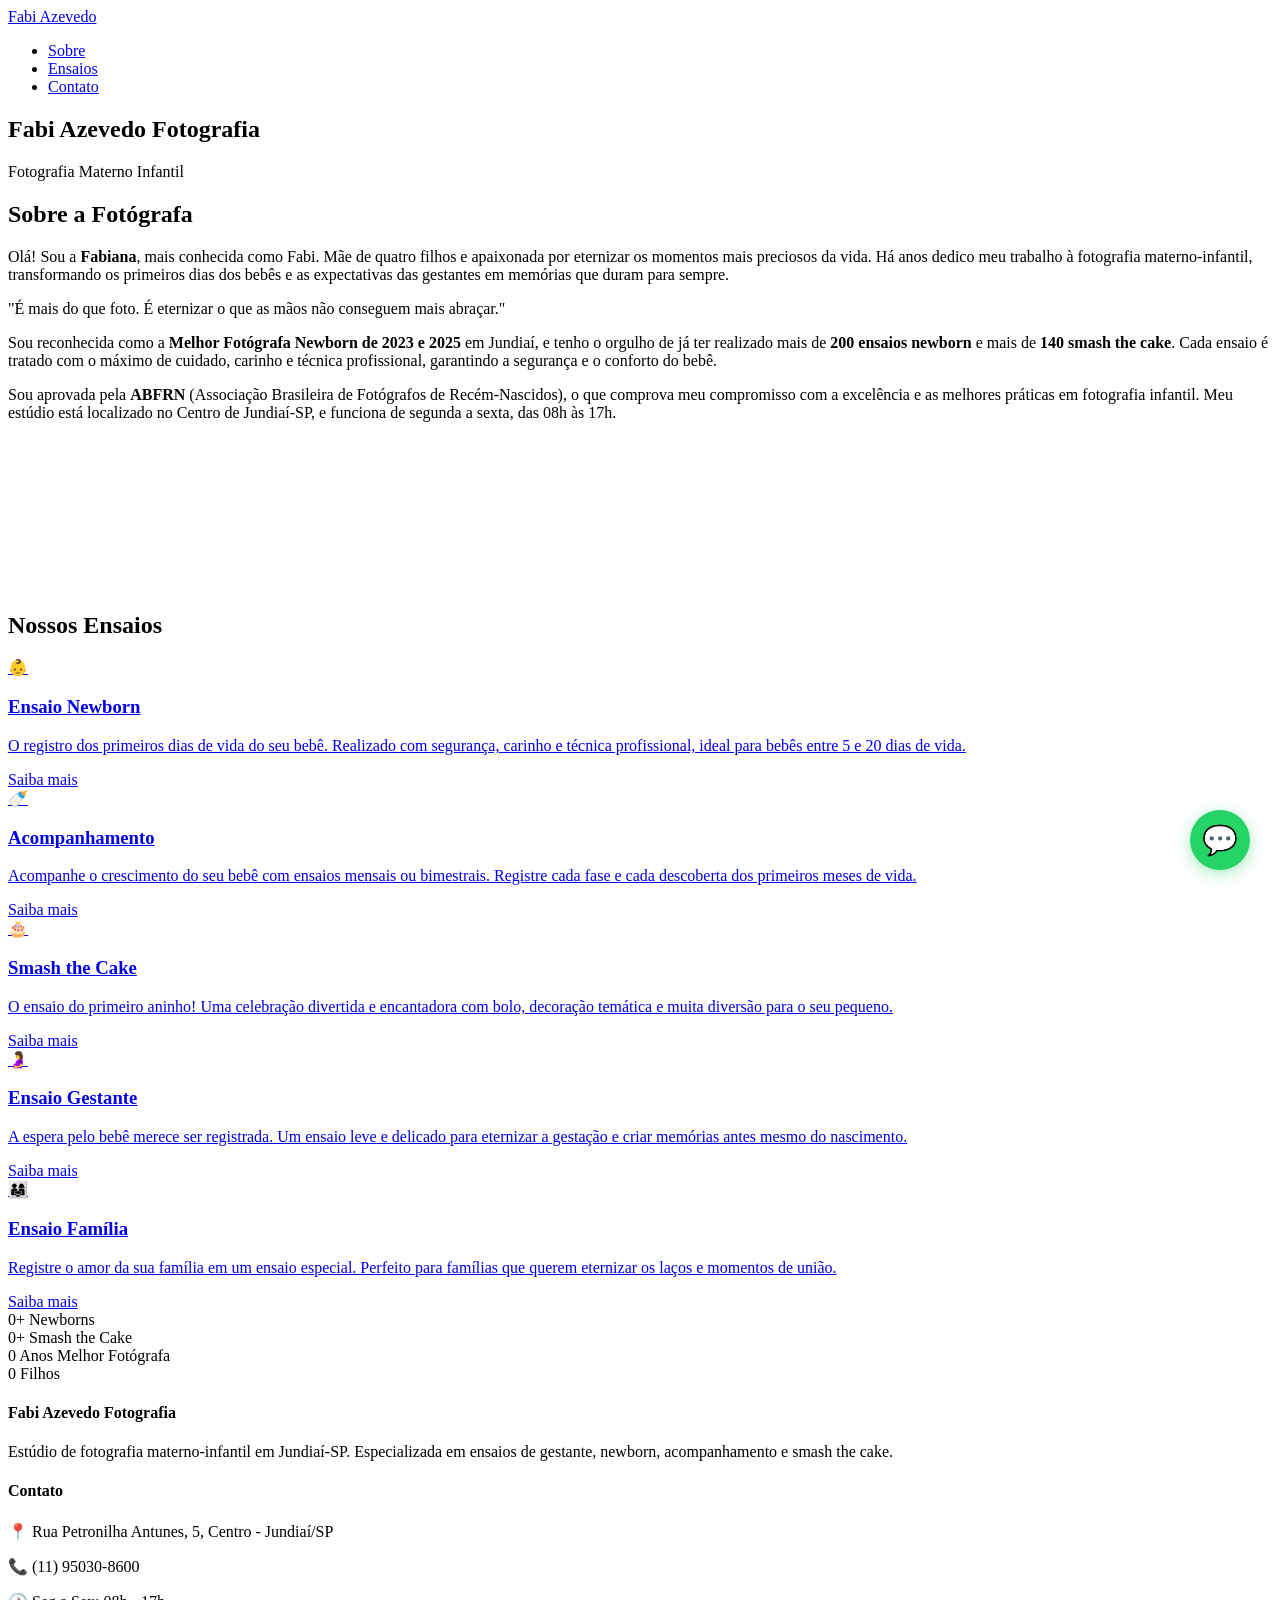
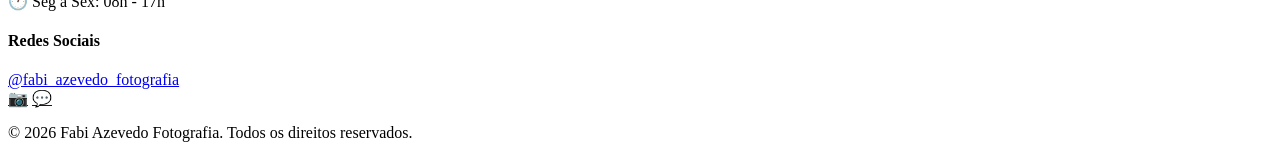
==== index.html @ 9271f56f "Add files via upload" ====
<!DOCTYPE html>
<html lang="pt-BR">
<head>
  <meta charset="UTF-8">
  <meta name="viewport" content="width=device-width, initial-scale=1.0">
  <title>Fabi Azevedo Fotografia | Estúdio Materno Infantil em Jundiaí</title>
  <meta name="description" content="Estúdio de fotografia materno infantil em Jundiaí-SP. Ensaios de gestante, newborn, acompanhamento e smash the cake. Melhor Fotógrafa Newborn 2023/2025.">
  <link rel="preconnect" href="https://fonts.googleapis.com">
  <link rel="preconnect" href="https://fonts.gstatic.com" crossorigin>
  <link href="https://fonts.googleapis.com/css2?family=Lato:wght@300;400;700&family=Playfair+Display:wght@400;700&display=swap" rel="stylesheet">
  <link rel="stylesheet" href="css/style.css">
</head>
<body>

  <!-- HEADER -->
  <header>
    <nav>
      <a href="index.html" class="logo">Fabi Azevedo</a>
      <ul class="nav-links">
        <li><a href="#sobre">Sobre</a></li>
        <li><a href="#ensaios">Ensaios</a></li>
        <li><a href="#contato">Contato</a></li>
      </ul>
      <div class="menu-toggle">
        <span></span>
        <span></span>
        <span></span>
      </div>
    </nav>
  </header>

  <!-- HERO -->
  <section class="hero">
    <div class="hero-content">
      <h1>Fabi Azevedo Fotografia</h1>
      <p class="subtitle">Fotografia Materno Infantil</p>
    </div>
    <div class="scroll-indicator">
      <span></span>
    </div>
  </section>

  <!-- SOBRE A FOTÓGRAFA -->
  <section class="sobre" id="sobre">
    <div class="section-header fade-in">
      <h2>Sobre a Fotógrafa</h2>
      <div class="linha-decorativa"></div>
    </div>
    <div class="sobre-content">
      <div class="sobre-texto fade-in">
        <p>Olá! Sou a <strong>Fabiana</strong>, mais conhecida como Fabi. Mãe de quatro filhos e apaixonada por eternizar os momentos mais preciosos da vida. Há anos dedico meu trabalho à fotografia materno-infantil, transformando os primeiros dias dos bebês e as expectativas das gestantes em memórias que duram para sempre.</p>
        
        <div class="destaque">
          "É mais do que foto. É eternizar o que as mãos não conseguem mais abraçar."
        </div>
        
        <p>Sou reconhecida como a <strong>Melhor Fotógrafa Newborn de 2023 e 2025</strong> em Jundiaí, e tenho o orgulho de já ter realizado mais de <strong>200 ensaios newborn</strong> e mais de <strong>140 smash the cake</strong>. Cada ensaio é tratado com o máximo de cuidado, carinho e técnica profissional, garantindo a segurança e o conforto do bebê.</p>
        
        <p>Sou aprovada pela <strong>ABFRN</strong> (Associação Brasileira de Fotógrafos de Recém-Nascidos), o que comprova meu compromisso com a excelência e as melhores práticas em fotografia infantil. Meu estúdio está localizado no Centro de Jundiaí-SP, e funciona de segunda a sexta, das 08h às 17h.</p>
      </div>
      <div class="sobre-imagem fade-in">
        <div class="placeholder-img">
          <iframe class="maps" src="https://www.google.com/maps/embed?pb=!1m14!1m8!1m3!1d3667.3804992454616!2d-46.8869!3d-23.1928!3m2!1i1024!2i768!4f13.1!3m3!1m2!1s0x94cf269449133777%3A0x6fed00a543a46340!2sR.%20Petronilha%20Antunes%2C%205%20-%20Bela%20Vista%2C%20Jundia%C3%AD%20-%20SP%2C%2013201-080!5e0!3m2!1spt-BR!2sbr!4v1785802041564!5m2!1spt-BR!2sbr" style="border:0;" allowfullscreen="" loading="lazy" referrerpolicy="strict-origin-when-cross-origin"></iframe>
        </div>
      </div>
    </div>
  </section>

  <!-- ENSAIOS -->
  <section class="ensaios" id="ensaios">
    <div class="ensaios-container">
      <div class="section-header fade-in">
        <h2>Nossos Ensaios</h2>
        <div class="linha-decorativa"></div>
      </div>

      <div class="ensaios-grid">
        <!-- Ensaio Newborn -->
        <a href="ensaio-newborn.html" class="ensaio-card fade-in">
          <div class="card-imagem">
            <span class="icon">👶</span>
          </div>
          <div class="card-conteudo">
            <h3>Ensaio Newborn</h3>
            <p>O registro dos primeiros dias de vida do seu bebê. Realizado com segurança, carinho e técnica profissional, ideal para bebês entre 5 e 20 dias de vida.</p>
            <span class="saiba-mais">Saiba mais</span>
          </div>
        </a>

        <!-- Ensaio Acompanhamento -->
        <a href="ensaio-acompanhamento.html" class="ensaio-card fade-in">
          <div class="card-imagem">
            <span class="icon">🍼</span>
          </div>
          <div class="card-conteudo">
            <h3>Acompanhamento</h3>
            <p>Acompanhe o crescimento do seu bebê com ensaios mensais ou bimestrais. Registre cada fase e cada descoberta dos primeiros meses de vida.</p>
            <span class="saiba-mais">Saiba mais</span>
          </div>
        </a>

        <!-- Smash the Cake -->
        <a href="ensaio-smash.html" class="ensaio-card fade-in">
          <div class="card-imagem">
            <span class="icon">🎂</span>
          </div>
          <div class="card-conteudo">
            <h3>Smash the Cake</h3>
            <p>O ensaio do primeiro aninho! Uma celebração divertida e encantadora com bolo, decoração temática e muita diversão para o seu pequeno.</p>
            <span class="saiba-mais">Saiba mais</span>
          </div>
        </a>

        <!-- Ensaio Gestante -->
        <a href="ensaio-gestante.html" class="ensaio-card fade-in">
          <div class="card-imagem">
            <span class="icon">🤰</span>
          </div>
          <div class="card-conteudo">
            <h3>Ensaio Gestante</h3>
            <p>A espera pelo bebê merece ser registrada. Um ensaio leve e delicado para eternizar a gestação e criar memórias antes mesmo do nascimento.</p>
            <span class="saiba-mais">Saiba mais</span>
          </div>
        </a>

        <!-- Ensaio Família -->
        <a href="ensaio-familia.html" class="ensaio-card fade-in">
          <div class="card-imagem">
            <span class="icon">👨‍👩‍👧</span>
          </div>
          <div class="card-conteudo">
            <h3>Ensaio Família</h3>
            <p>Registre o amor da sua família em um ensaio especial. Perfeito para famílias que querem eternizar os laços e momentos de união.</p>
            <span class="saiba-mais">Saiba mais</span>
          </div>
        </a>
      </div>
    </div>
  </section>

  <!-- ESTATÍSTICAS -->
  <section class="estatisticas">
    <div class="estatisticas-container fade-in">
      <div class="stat-item">
        <span class="numero" data-target="200">0+</span>
        <span class="label">Newborns</span>
      </div>
      <div class="stat-item">
        <span class="numero" data-target="140">0+</span>
        <span class="label">Smash the Cake</span>
      </div>
      <div class="stat-item">
        <span class="numero" data-target="2">0</span>
        <span class="label">Anos Melhor Fotógrafa</span>
      </div>
      <div class="stat-item">
        <span class="numero" data-target="4">0</span>
        <span class="label">Filhos</span>
      </div>
    </div>
  </section>

  <!-- FOOTER -->
  <footer id="contato">
    <div class="footer-content">
      <div class="footer-col">
        <h4>Fabi Azevedo Fotografia</h4>
        <p>Estúdio de fotografia materno-infantil em Jundiaí-SP. Especializada em ensaios de gestante, newborn, acompanhamento e smash the cake.</p>
      </div>
      <div class="footer-col">
        <h4>Contato</h4>
        <p>📍 Rua Petronilha Antunes, 5, Centro - Jundiaí/SP</p>
        <p>📞 (11) 95030-8600</p>
        <p>🕐 Seg a Sex: 08h - 17h</p>
      </div>
      <div class="footer-col">
        <h4>Redes Sociais</h4>
        <a href="https://www.instagram.com/fabi_azevedo_fotografia" target="_blank">@fabi_azevedo_fotografia</a>
        <div class="footer-social">
          <a href="https://www.instagram.com/fabi_azevedo_fotografia" target="_blank" title="Instagram">📷</a>
          <a href="https://wa.me/5511950308600" target="_blank" title="WhatsApp">💬</a>
        </div>
      </div>
    </div>
    <div class="footer-bottom">
      <p>&copy; 2026 Fabi Azevedo Fotografia. Todos os direitos reservados.</p>
    </div>
  </footer>

  <!-- BOTÃO WHATSAPP FLUTUANTE -->
  <a href="https://wa.me/5511950308600?text=Olá! Gostaria de saber mais sobre os ensaios fotográficos." target="_blank" class="whatsapp-float" style="
    position: fixed;
    bottom: 30px;
    right: 30px;
    width: 60px;
    height: 60px;
    background: #25D366;
    border-radius: 50%;
    display: flex;
    align-items: center;
    justify-content: center;
    font-size: 1.8rem;
    color: white;
    text-decoration: none;
    box-shadow: 0 4px 15px rgba(37, 211, 102, 0.4);
    transition: transform 0.3s ease, box-shadow 0.3s ease;
    z-index: 999;
  " onmouseover="this.style.transform='scale(1.1)'" onmouseout="this.style.transform='scale(1)'">
    💬
  </a>

  <script src="js/main.js"></script>
</body>
</html>
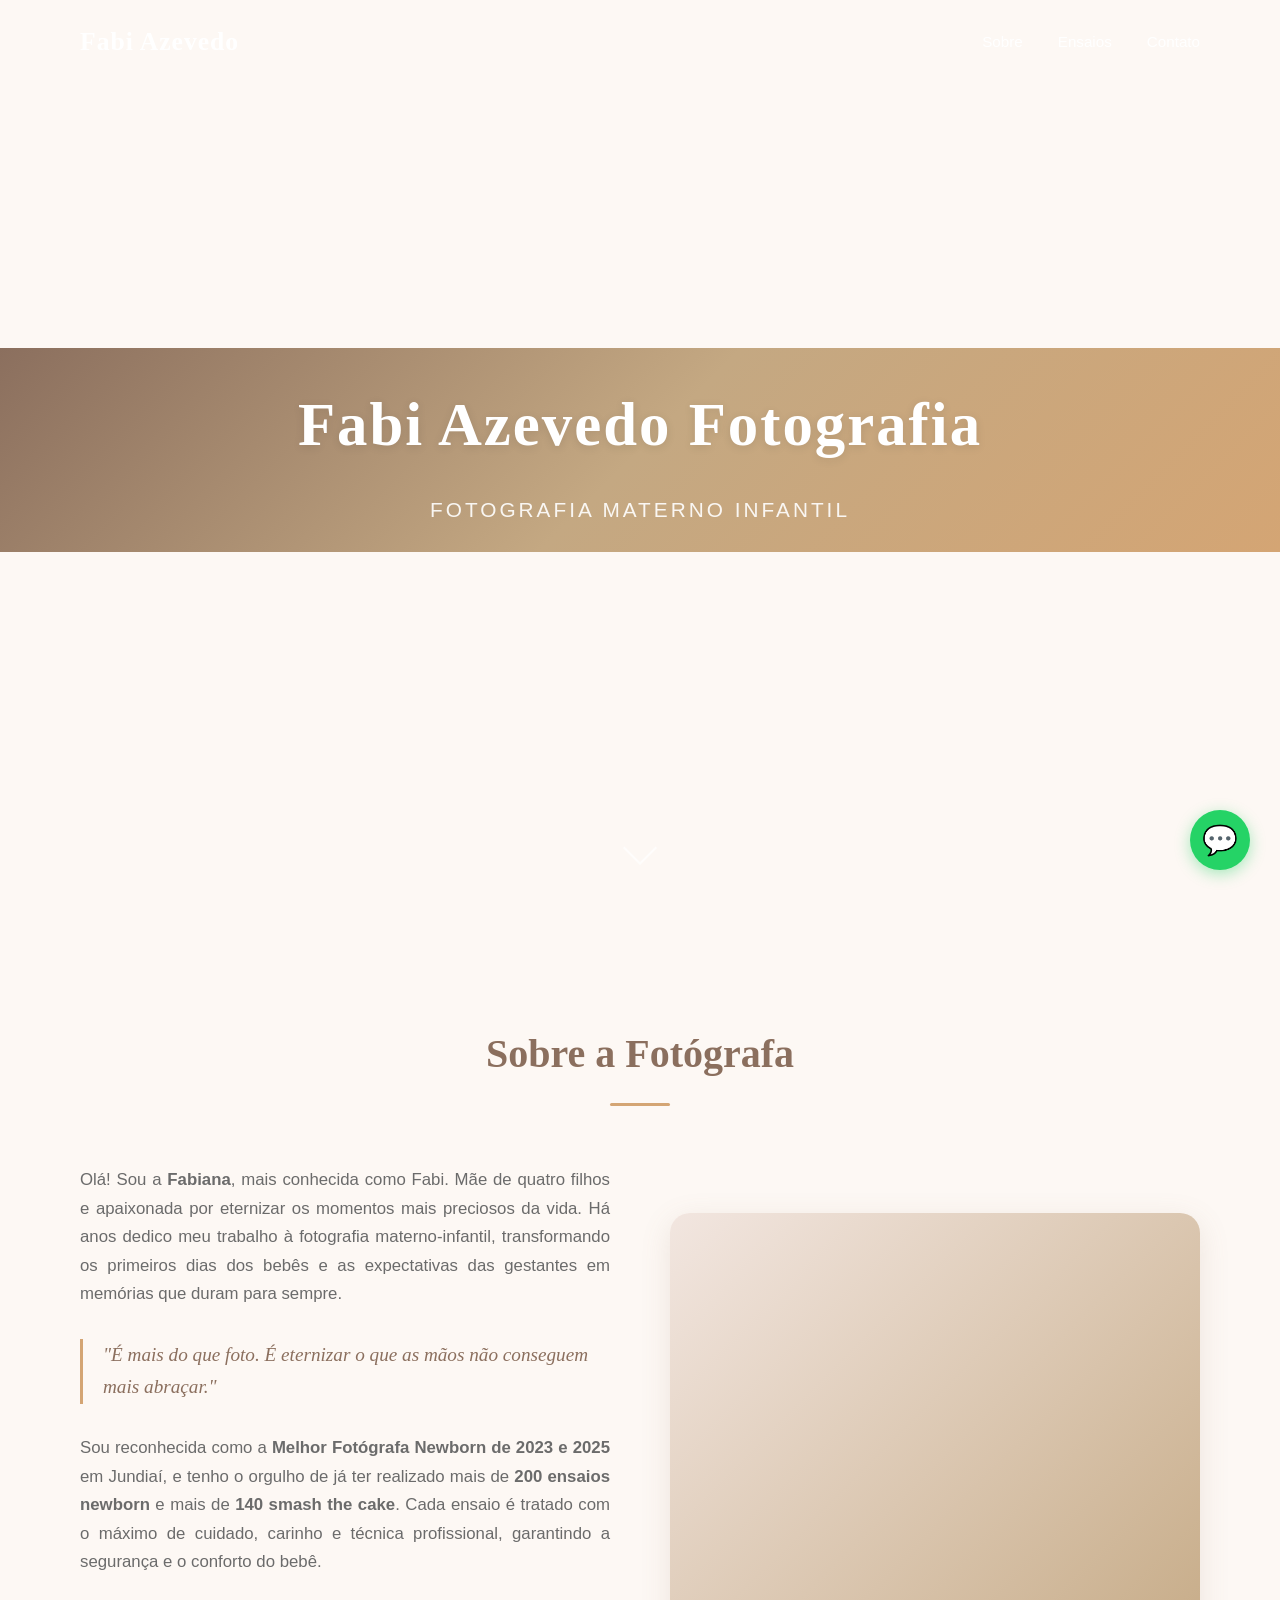
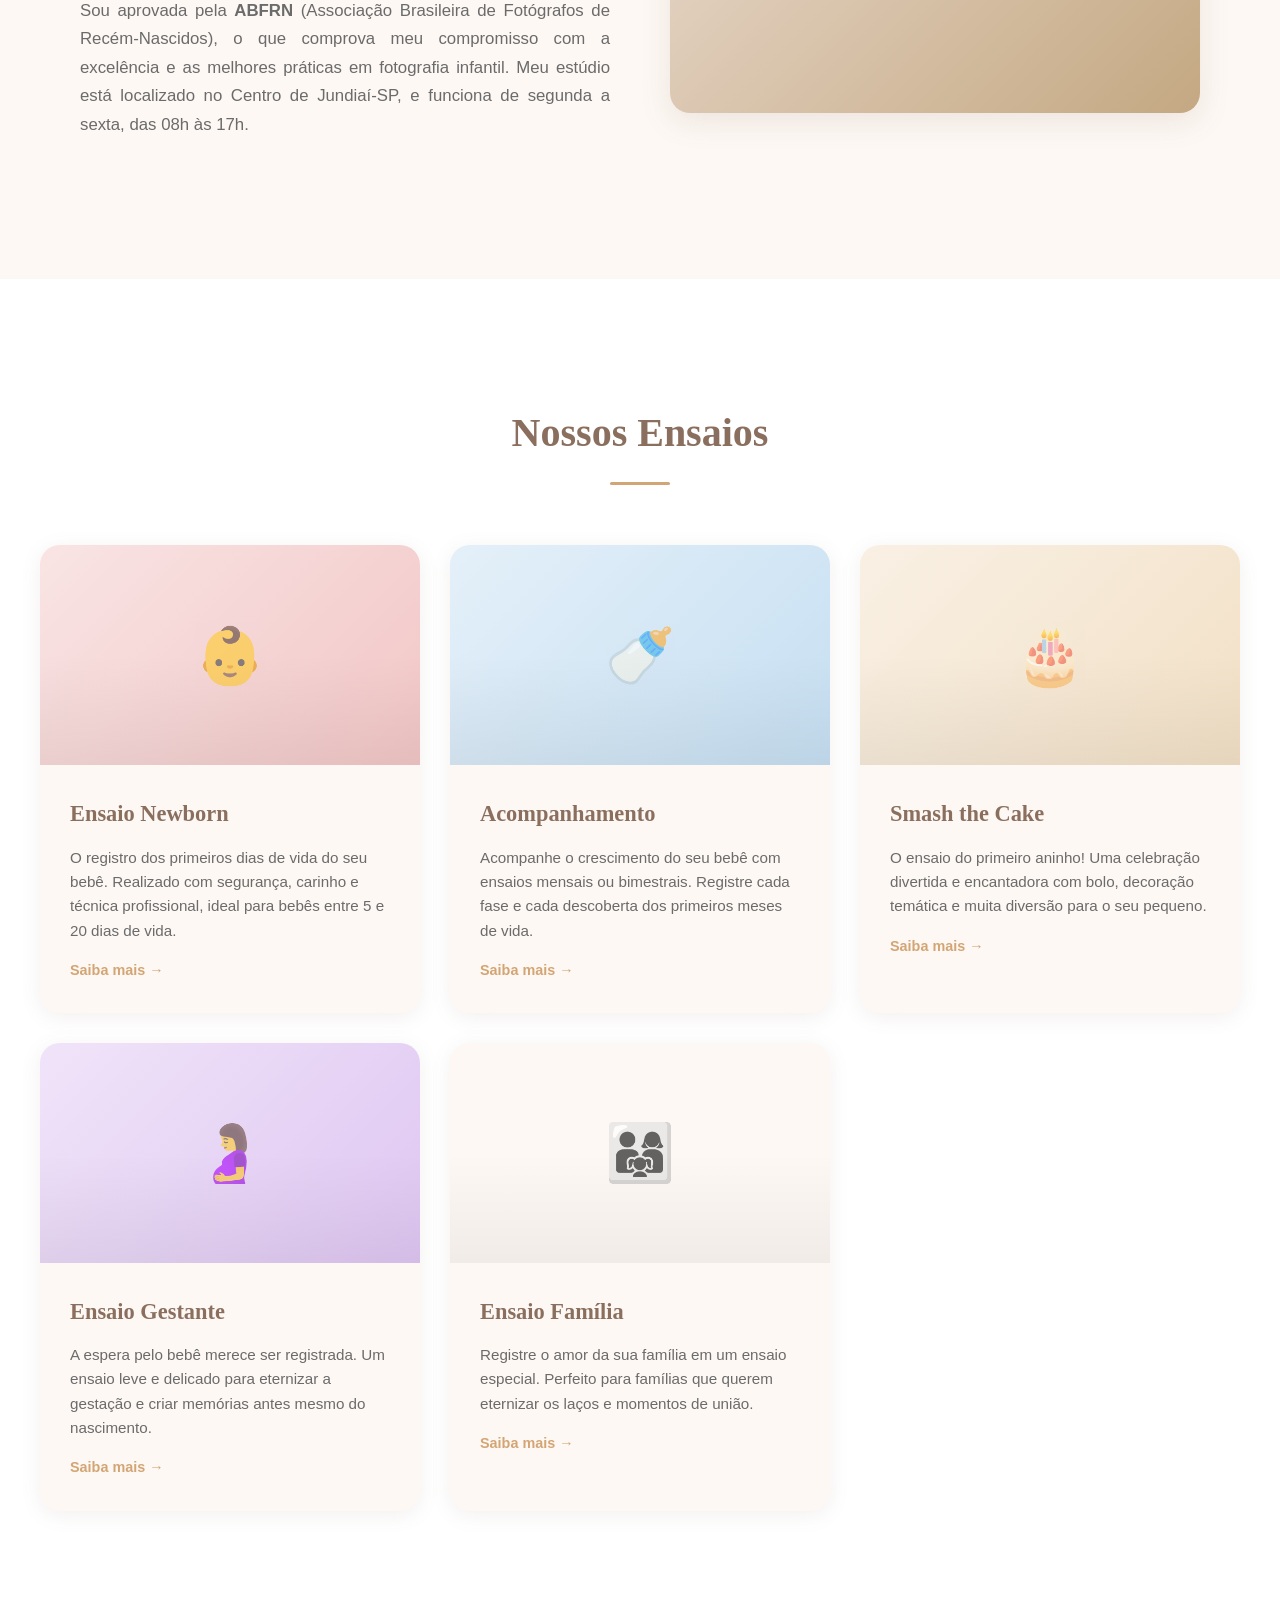
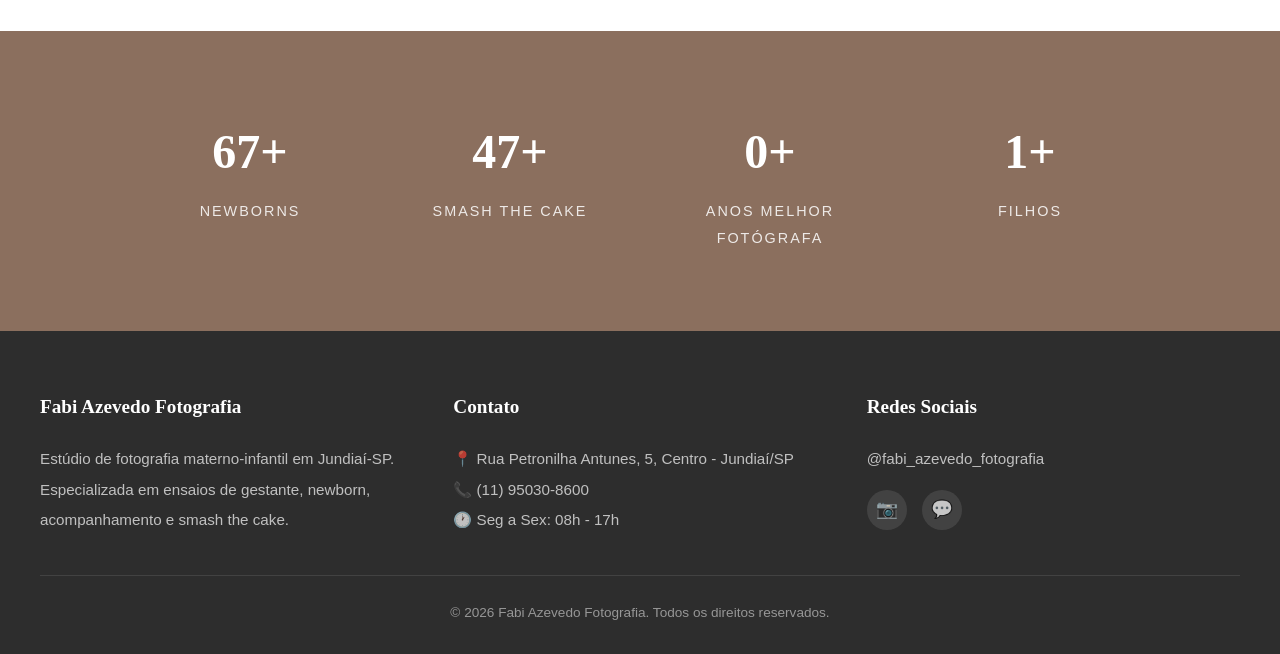
==== commit 5fb1fec9: "Update index.html" ====
--- a/index.html
+++ b/index.html
@@ -8,7 +8,7 @@
   <link rel="preconnect" href="https://fonts.googleapis.com">
   <link rel="preconnect" href="https://fonts.gstatic.com" crossorigin>
   <link href="https://fonts.googleapis.com/css2?family=Lato:wght@300;400;700&family=Playfair+Display:wght@400;700&display=swap" rel="stylesheet">
-  <link rel="stylesheet" href="css/style.css">
+  <link rel="stylesheet" href="style.css">
 </head>
 <body>
 
@@ -209,6 +209,6 @@
     💬
   </a>
 
-  <script src="js/main.js"></script>
+  <script src="main.js"></script>
 </body>
 </html>
--- a/style.css
+++ b/style.css
@@ -0,0 +1,769 @@
+/* ============================================
+   FABI AZEVEDO FOTOGRAFIA - ESTILO PRINCIPAL
+   ============================================ */
+
+/* Reset e Base */
+* {
+  margin: 0;
+  padding: 0;
+  box-sizing: border-box;
+}
+
+:root {
+  --cor-primaria: #8B6F5E;
+  --cor-secundaria: #C4A882;
+  --cor-clara: #FDF8F4;
+  --cor-branca: #FFFFFF;
+  --cor-texto: #3D3D3D;
+  --cor-texto-suave: #6B6B6B;
+  --cor-destaque: #D4A574;
+  --cor-rosa-suave: #F2E6E0;
+  --fonte-titulo: 'Playfair Display', serif;
+  --fonte-corpo: 'Lato', sans-serif;
+  --sombra-suave: 0 4px 20px rgba(139, 111, 94, 0.1);
+  --sombra-media: 0 8px 30px rgba(139, 111, 94, 0.15);
+  --transicao: all 0.3s ease;
+}
+
+html {
+  scroll-behavior: smooth;
+}
+
+body {
+  font-family: var(--fonte-corpo);
+  color: var(--cor-texto);
+  background-color: var(--cor-clara);
+  line-height: 1.7;
+  overflow-x: hidden;
+}
+
+/* Tipografia */
+h1, h2, h3, h4 {
+  font-family: var(--fonte-titulo);
+  font-weight: 700;
+}
+
+/* ============================================
+   HEADER / NAVEGAÇÃO
+   ============================================ */
+header {
+  position: fixed;
+  top: 0;
+  left: 0;
+  width: 100%;
+  z-index: 1000;
+  transition: var(--transicao);
+  background: transparent;
+}
+
+header.scrolled {
+  background: rgba(253, 248, 244, 0.97);
+  box-shadow: var(--sombra-suave);
+}
+
+nav {
+  max-width: 1200px;
+  margin: 0 auto;
+  display: flex;
+  justify-content: space-between;
+  align-items: center;
+  padding: 20px 40px;
+}
+
+.logo {
+  font-family: var(--fonte-titulo);
+  font-size: 1.6rem;
+  color: var(--cor-primaria);
+  text-decoration: none;
+  font-weight: 700;
+  letter-spacing: 1px;
+}
+
+header:not(.scrolled) .logo {
+  color: var(--cor-branca);
+}
+
+.nav-links {
+  display: flex;
+  list-style: none;
+  gap: 35px;
+}
+
+.nav-links a {
+  text-decoration: none;
+  color: var(--cor-primaria);
+  font-weight: 500;
+  font-size: 0.95rem;
+  transition: var(--transicao);
+  position: relative;
+}
+
+header:not(.scrolled) .nav-links a {
+  color: var(--cor-branca);
+}
+
+.nav-links a::after {
+  content: '';
+  position: absolute;
+  bottom: -5px;
+  left: 0;
+  width: 0;
+  height: 2px;
+  background: var(--cor-destaque);
+  transition: var(--transicao);
+}
+
+.nav-links a:hover::after {
+  width: 100%;
+}
+
+.menu-toggle {
+  display: none;
+  flex-direction: column;
+  cursor: pointer;
+  gap: 5px;
+}
+
+.menu-toggle span {
+  width: 28px;
+  height: 3px;
+  background: var(--cor-primaria);
+  border-radius: 3px;
+  transition: var(--transicao);
+}
+
+header:not(.scrolled) .menu-toggle span {
+  background: var(--cor-branca);
+}
+
+/* ============================================
+   HERO SECTION
+   ============================================ */
+.hero {
+  height: 100vh;
+  min-height: 700px;
+  display: flex;
+  align-items: center;
+  justify-content: center;
+  text-align: center;
+  position: relative;
+  background-image: url(../imagens/bb01.jpg);
+  background-position: center;
+  overflow: hidden;
+}
+
+.hero::before {
+  content: '';
+  position: absolute;
+  top: 0;
+  left: 0;
+  width: 100%;
+  height: 100%;
+  background: url('data:image/svg+xml,<svg xmlns="http://www.w3.org/2000/svg" viewBox="0 0 100 100"><defs><pattern id="grain" width="100" height="100" patternUnits="userSpaceOnUse"><circle cx="25" cy="25" r="1" fill="rgba(255,255,255,0.03)"/><circle cx="75" cy="75" r="1" fill="rgba(255,255,255,0.02)"/><circle cx="50" cy="10" r="0.5" fill="rgba(255,255,255,0.04)"/></pattern></defs><rect width="100" height="100" fill="url(%23grain)"/></svg>');
+  opacity: 0.5;
+}
+
+.hero-content {
+  position: relative;
+  background: linear-gradient(135deg, #8B6F5E 0%, #C4A882 50%, #D4A574 100%);
+  z-index: 2;
+  width: 100%;
+  padding: 25px;
+}
+
+.hero h1 {
+  font-size: 3.8rem;
+  color: var(--cor-branca);
+  margin-bottom: 15px;
+  letter-spacing: 2px;
+  text-shadow: 0 2px 10px rgba(0,0,0,0.1);
+  animation: fadeInUp 1s ease;
+}
+
+.hero .subtitle {
+  font-size: 1.3rem;
+  color: rgba(255, 255, 255, 0.9);
+  font-weight: 300;
+  letter-spacing: 3px;
+  text-transform: uppercase;
+  animation: fadeInUp 1s ease 0.3s both;
+}
+
+.hero .scroll-indicator {
+  position: absolute;
+  bottom: 40px;
+  left: 50%;
+  transform: translateX(-50%);
+  animation: bounce 2s infinite;
+}
+
+.hero .scroll-indicator span {
+  display: block;
+  width: 24px;
+  height: 24px;
+  border-right: 2px solid rgba(255,255,255,0.7);
+  border-bottom: 2px solid rgba(255,255,255,0.7);
+  transform: rotate(45deg);
+}
+
+/* ============================================
+   SEÇÃO SOBRE
+   ============================================ */
+.sobre {
+  padding: 120px 40px;
+  max-width: 1200px;
+  margin: 0 auto;
+}
+
+.section-header {
+  text-align: center;
+  margin-bottom: 60px;
+}
+
+.section-header h2 {
+  font-size: 2.5rem;
+  color: var(--cor-primaria);
+  margin-bottom: 15px;
+}
+
+.section-header .linha-decorativa {
+  width: 60px;
+  height: 3px;
+  background: var(--cor-destaque);
+  margin: 0 auto;
+  border-radius: 2px;
+}
+
+.sobre-content {
+  display: grid;
+  grid-template-columns: 1fr 1fr;
+  gap: 60px;
+  align-items: center;
+}
+
+.sobre-texto p {
+  font-size: 1.05rem;
+  color: var(--cor-texto-suave);
+  margin-bottom: 20px;
+  text-align: justify;
+}
+
+.sobre-texto .destaque {
+  font-family: var(--fonte-titulo);
+  font-size: 1.2rem;
+  color: var(--cor-primaria);
+  font-style: italic;
+  border-left: 3px solid var(--cor-destaque);
+  padding-left: 20px;
+  margin: 30px 0;
+}
+
+.sobre-imagem {
+  position: relative;
+  border-radius: 20px;
+  overflow: hidden;
+  box-shadow: var(--sombra-media);
+}
+
+.sobre-imagem .placeholder-img {
+  width: 100%;
+  height: 500px;
+  background: linear-gradient(135deg, var(--cor-rosa-suave) 0%, var(--cor-secundaria) 100%);
+  display: flex;
+  align-items: center;
+  justify-content: center;
+  font-family: var(--fonte-titulo);
+  font-size: 1.2rem;
+  color: var(--cor-primaria);
+  text-align: center;
+  padding: 5px;
+}
+
+.maps {
+  border-radius: 15px;
+  height: 450px;
+  width: 450px;
+}
+
+/* ============================================
+   SEÇÃO ENSAIOS
+   ============================================ */
+.ensaios {
+  padding: 120px 40px;
+  background: var(--cor-branca);
+}
+
+.ensaios-container {
+  max-width: 1200px;
+  margin: 0 auto;
+}
+
+.ensaios-grid {
+  display: grid;
+  grid-template-columns: repeat(3, 1fr);
+  gap: 30px;
+  margin-top: 60px;
+}
+
+.ensaio-card {
+  background: var(--cor-clara);
+  border-radius: 20px;
+  overflow: hidden;
+  transition: var(--transicao);
+  cursor: pointer;
+  box-shadow: var(--sombra-suave);
+  text-decoration: none;
+  color: inherit;
+}
+
+.ensaio-card:hover {
+  transform: translateY(-10px);
+  box-shadow: var(--sombra-media);
+}
+
+.ensaio-card .card-imagem {
+  width: 100%;
+  height: 220px;
+  display: flex;
+  align-items: center;
+  justify-content: center;
+  position: relative;
+  overflow: hidden;
+}
+
+.ensaio-card .card-imagem::after {
+  content: '';
+  position: absolute;
+  bottom: 0;
+  left: 0;
+  width: 100%;
+  height: 50%;
+  background: linear-gradient(transparent, rgba(0,0,0,0.05));
+}
+
+.ensaio-card:nth-child(1) .card-imagem {
+  background: linear-gradient(135deg, #F9E4E4 0%, #F2C6C6 100%);
+}
+
+.ensaio-card:nth-child(2) .card-imagem {
+  background: linear-gradient(135deg, #E4F0F9 0%, #C6DFF2 100%);
+}
+
+.ensaio-card:nth-child(3) .card-imagem {
+  background: linear-gradient(135deg, #F9F0E4 0%, #F2E0C6 100%);
+}
+
+.ensaio-card:nth-child(4) .card-imagem {
+  background: linear-gradient(135deg, #F0E4F9 0%, #DFC6F2 100%);
+}
+
+.ensaio-card .card-imagem .icon {
+  font-size: 3.5rem;
+  opacity: 0.6;
+}
+
+.ensaio-card .card-conteudo {
+  padding: 30px;
+}
+
+.ensaio-card h3 {
+  font-size: 1.4rem;
+  color: var(--cor-primaria);
+  margin-bottom: 12px;
+}
+
+.ensaio-card p {
+  color: var(--cor-texto-suave);
+  font-size: 0.95rem;
+  line-height: 1.6;
+}
+
+.ensaio-card .saiba-mais {
+  display: inline-block;
+  margin-top: 15px;
+  color: var(--cor-destaque);
+  font-weight: 600;
+  font-size: 0.9rem;
+  transition: var(--transicao);
+}
+
+.ensaio-card .saiba-mais::after {
+  content: ' →';
+  transition: var(--transicao);
+}
+
+.ensaio-card:hover .saiba-mais::after {
+  content: ' →→';
+}
+
+/* ============================================
+   SEÇÃO NÚMEROS / ESTATÍSTICAS
+   ============================================ */
+.estatisticas {
+  padding: 80px 40px;
+  background: var(--cor-primaria);
+  color: var(--cor-branca);
+}
+
+.estatisticas-container {
+  max-width: 1000px;
+  margin: 0 auto;
+  display: grid;
+  grid-template-columns: repeat(4, 1fr);
+  gap: 40px;
+  text-align: center;
+}
+
+.stat-item .numero {
+  font-family: var(--fonte-titulo);
+  font-size: 3rem;
+  font-weight: 700;
+  display: block;
+  margin-bottom: 5px;
+}
+
+.stat-item .label {
+  font-size: 0.9rem;
+  opacity: 0.85;
+  text-transform: uppercase;
+  letter-spacing: 2px;
+}
+
+/* ============================================
+   FOOTER
+   ============================================ */
+footer {
+  background: #2D2D2D;
+  color: rgba(255,255,255,0.8);
+  padding: 60px 40px 30px;
+}
+
+.footer-content {
+  max-width: 1200px;
+  margin: 0 auto;
+  display: grid;
+  grid-template-columns: 1fr 1fr 1fr;
+  gap: 40px;
+  margin-bottom: 40px;
+}
+
+.footer-col h4 {
+  font-family: var(--fonte-titulo);
+  color: var(--cor-branca);
+  margin-bottom: 20px;
+  font-size: 1.2rem;
+}
+
+.footer-col p, .footer-col a {
+  color: rgba(255,255,255,0.7);
+  text-decoration: none;
+  font-size: 0.95rem;
+  line-height: 2;
+  display: block;
+  transition: var(--transicao);
+}
+
+.footer-col a:hover {
+  color: var(--cor-destaque);
+}
+
+.footer-social {
+  display: flex;
+  gap: 15px;
+  margin-top: 15px;
+}
+
+.footer-social a {
+  width: 40px;
+  height: 40px;
+  border-radius: 50%;
+  background: rgba(255,255,255,0.1);
+  display: flex;
+  align-items: center;
+  justify-content: center;
+  transition: var(--transicao);
+  font-size: 1.1rem;
+}
+
+.footer-social a:hover {
+  background: var(--cor-destaque);
+  color: var(--cor-branca);
+}
+
+.footer-bottom {
+  border-top: 1px solid rgba(255,255,255,0.1);
+  padding-top: 25px;
+  text-align: center;
+  font-size: 0.85rem;
+  color: rgba(255,255,255,0.5);
+}
+
+/* ============================================
+   PÁGINA DEDICADA DO ENSAIO
+   ============================================ */
+.ensaio-page {
+  padding-top: 100px;
+}
+
+.ensaio-hero {
+  height: 50vh;
+  min-height: 350px;
+  display: flex;
+  align-items: center;
+  justify-content: center;
+  text-align: center;
+  position: relative;
+}
+
+.ensaio-hero h1 {
+  font-size: 3rem;
+  color: var(--cor-branca);
+  position: relative;
+  z-index: 2;
+}
+
+.ensaio-hero .breadcrumb {
+  position: absolute;
+  top: 120px;
+  left: 40px;
+  z-index: 2;
+}
+
+.ensaio-hero .breadcrumb a {
+  color: rgba(255,255,255,0.8);
+  text-decoration: none;
+  font-size: 0.9rem;
+}
+
+.ensaio-hero .breadcrumb span {
+  color: rgba(255,255,255,0.5);
+  margin: 0 8px;
+}
+
+.ensaio-conteudo {
+  max-width: 900px;
+  margin: 0 auto;
+  padding: 80px 40px;
+}
+
+.ensaio-conteudo h2 {
+  font-size: 1.8rem;
+  color: var(--cor-primaria);
+  margin-bottom: 20px;
+  margin-top: 50px;
+}
+
+.ensaio-conteudo h2:first-child {
+  margin-top: 0;
+}
+
+.ensaio-conteudo p {
+  font-size: 1.05rem;
+  color: var(--cor-texto-suave);
+  margin-bottom: 20px;
+  line-height: 1.8;
+  text-align: justify;
+}
+
+.ensaio-conteudo ul {
+  list-style: none;
+  margin: 20px 0;
+  padding: 0;
+}
+
+.ensaio-conteudo ul li {
+  padding: 10px 0 10px 30px;
+  position: relative;
+  color: var(--cor-texto-suave);
+  font-size: 1.05rem;
+}
+
+.ensaio-conteudo ul li::before {
+  content: '✦';
+  position: absolute;
+  left: 0;
+  color: var(--cor-destaque);
+}
+
+.ensaio-conteudo .info-box {
+  background: var(--cor-rosa-suave);
+  border-radius: 15px;
+  padding: 35px;
+  margin: 40px 0;
+}
+
+.ensaio-conteudo .info-box h3 {
+  color: var(--cor-primaria);
+  margin-bottom: 15px;
+  font-size: 1.3rem;
+}
+
+.ensaio-conteudo .cta-agendar {
+  display: inline-block;
+  background: var(--cor-primaria);
+  color: var(--cor-branca);
+  padding: 18px 45px;
+  border-radius: 50px;
+  text-decoration: none;
+  font-weight: 600;
+  font-size: 1.05rem;
+  margin-top: 30px;
+  transition: var(--transicao);
+  letter-spacing: 1px;
+}
+
+.ensaio-conteudo .cta-agendar:hover {
+  background: var(--cor-destaque);
+  transform: translateY(-3px);
+  box-shadow: var(--sombra-media);
+}
+
+/* Cores específicas para cada ensaio */
+.hero-newborn {
+  background: linear-gradient(135deg, #F2C6C6 0%, #D4A5A5 100%);
+}
+
+.hero-acompanhamento {
+  background: linear-gradient(135deg, #C6D9F2 0%, #A5BFD4 100%);
+}
+
+.hero-smash {
+  background: linear-gradient(135deg, #F2E0C6 0%, #D4BF9B 100%);
+}
+
+.hero-gestante {
+  background: linear-gradient(135deg, #E0C6F2 0%, #BF9BD4 100%);
+}
+
+.hero-familia {
+  background: linear-gradient(135deg, #C6F2E0 0%, #9BD4BF 100%);
+}
+
+/* ============================================
+   ANIMAÇÕES
+   ============================================ */
+@keyframes fadeInUp {
+  from {
+    opacity: 0;
+    transform: translateY(30px);
+  }
+  to {
+    opacity: 1;
+    transform: translateY(0);
+  }
+}
+
+@keyframes bounce {
+  0%, 20%, 50%, 80%, 100% {
+    transform: translateX(-50%) translateY(0);
+  }
+  40% {
+    transform: translateX(-50%) translateY(-15px);
+  }
+  60% {
+    transform: translateX(-50%) translateY(-7px);
+  }
+}
+
+.fade-in {
+  opacity: 0;
+  transform: translateY(30px);
+  transition: opacity 0.8s ease, transform 0.8s ease;
+}
+
+.fade-in.visible {
+  opacity: 1;
+  transform: translateY(0);
+}
+
+/* ============================================
+   RESPONSIVO
+   ============================================ */
+@media (max-width: 992px) {
+  .ensaios-grid {
+    grid-template-columns: repeat(2, 1fr);
+  }
+  
+  .sobre-content {
+    grid-template-columns: 1fr;
+    gap: 40px;
+  }
+  
+  .estatisticas-container {
+    grid-template-columns: repeat(2, 1fr);
+  }
+  
+  .footer-content {
+    grid-template-columns: 1fr;
+  }
+}
+
+@media (max-width: 768px) {
+  .menu-toggle {
+    display: flex;
+  }
+  
+  .nav-links {
+    display: none;
+    position: absolute;
+    top: 100%;
+    left: 0;
+    width: 100%;
+    background: var(--cor-branca);
+    flex-direction: column;
+    padding: 30px;
+    gap: 20px;
+    box-shadow: var(--sombra-suave);
+  }
+  
+  .nav-links.active {
+    display: flex;
+  }
+  
+  .nav-links a {
+    color: var(--cor-primaria) !important;
+  }
+  
+  .hero h1 {
+    font-size: 2.5rem;
+  }
+  
+  .hero .subtitle {
+    font-size: 1rem;
+  }
+  
+  .ensaios-grid {
+    grid-template-columns: 1fr;
+  }
+  
+  .section-header h2 {
+    font-size: 2rem;
+  }
+  
+  nav {
+    padding: 15px 25px;
+  }
+  
+  .sobre, .ensaios {
+    padding: 80px 25px;
+  }
+  
+  .ensaio-conteudo {
+    padding: 60px 25px;
+  }
+}
+
+@media (max-width: 480px) {
+  .hero h1 {
+    font-size: 2rem;
+  }
+  
+  .estatisticas-container {
+    grid-template-columns: 1fr 1fr;
+    gap: 30px;
+  }
+  
+  .stat-item .numero {
+    font-size: 2.2rem;
+  }
+}
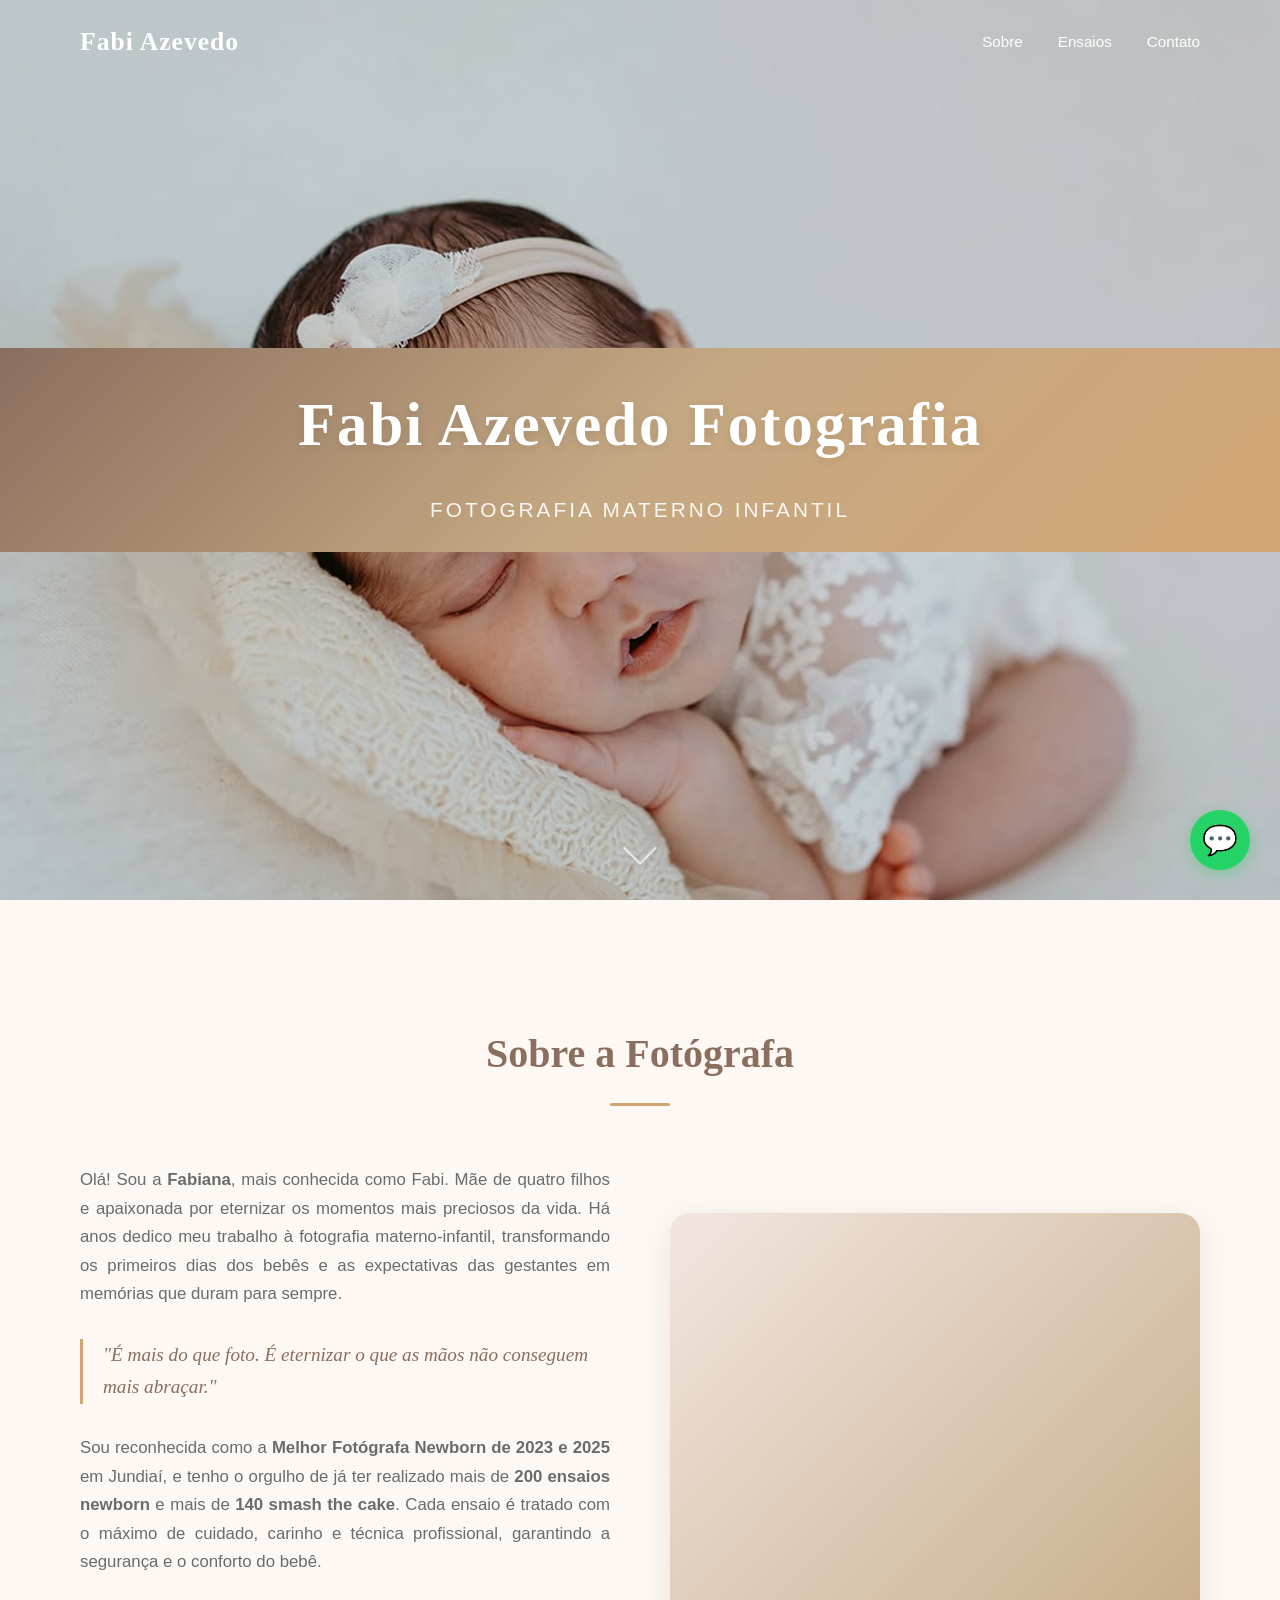
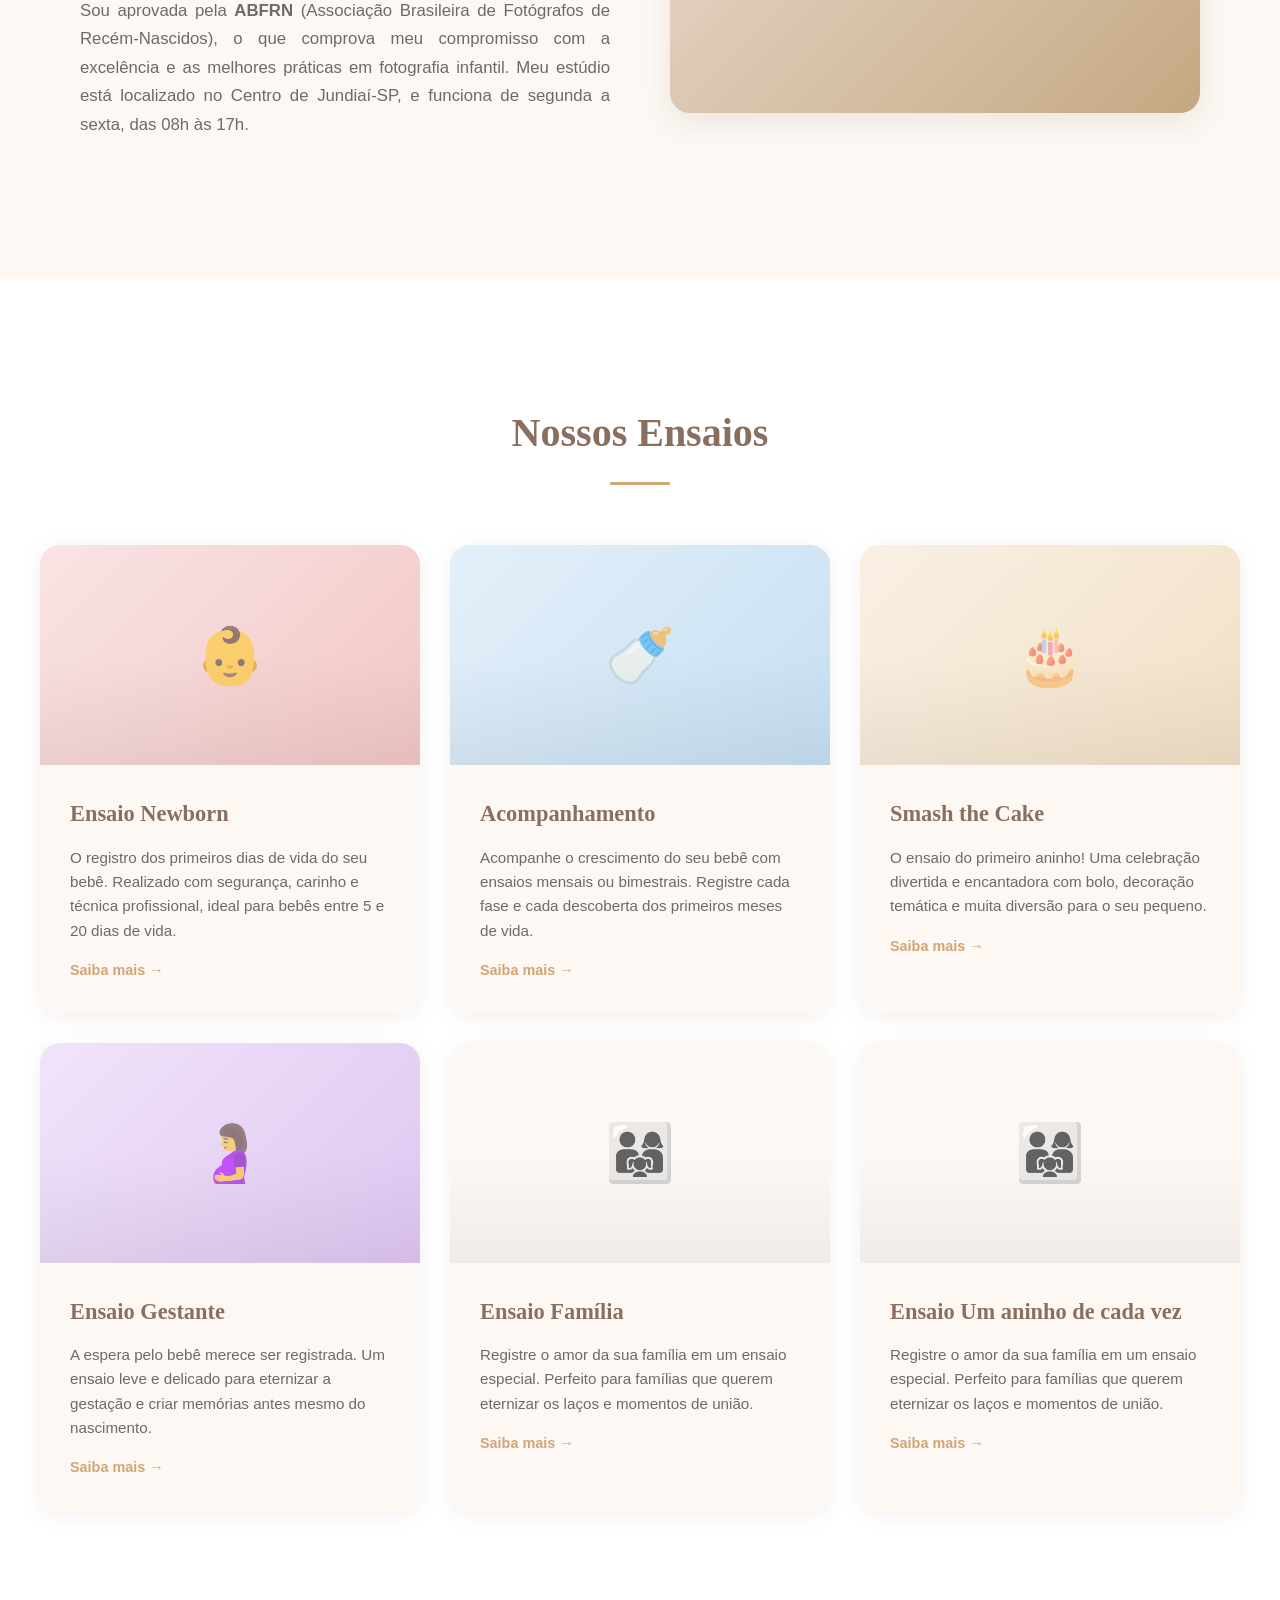
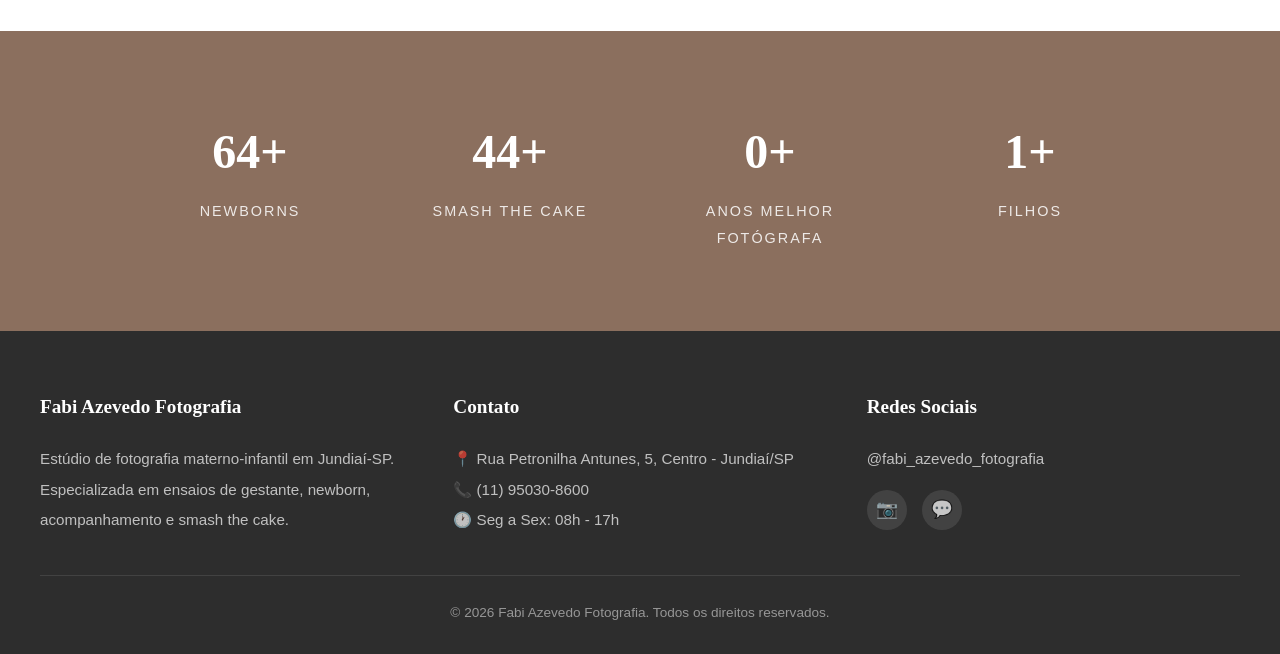
==== commit 24f33a91: "Update index.html" ====
--- a/index.html
+++ b/index.html
@@ -134,6 +134,18 @@
             <span class="saiba-mais">Saiba mais</span>
           </div>
         </a>
+
+         <a href="ensaio-familia.html" class="ensaio-card fade-in">
+          <div class="card-imagem">
+            <span class="icon">👨‍👩‍👧</span>
+          </div>
+          <div class="card-conteudo">
+            <h3>Ensaio Um aninho de cada vez</h3>
+            <p>Registre o amor da sua família em um ensaio especial. Perfeito para famílias que querem eternizar os laços e momentos de união.</p>
+            <span class="saiba-mais">Saiba mais</span>
+          </div>
+        </a>
+        
       </div>
     </div>
   </section>
--- a/style.css
+++ b/style.css
@@ -147,7 +147,7 @@
   justify-content: center;
   text-align: center;
   position: relative;
-  background-image: url(../imagens/bb01.jpg);
+  background-image: url(bb01.jpg);
   background-position: center;
   overflow: hidden;
 }
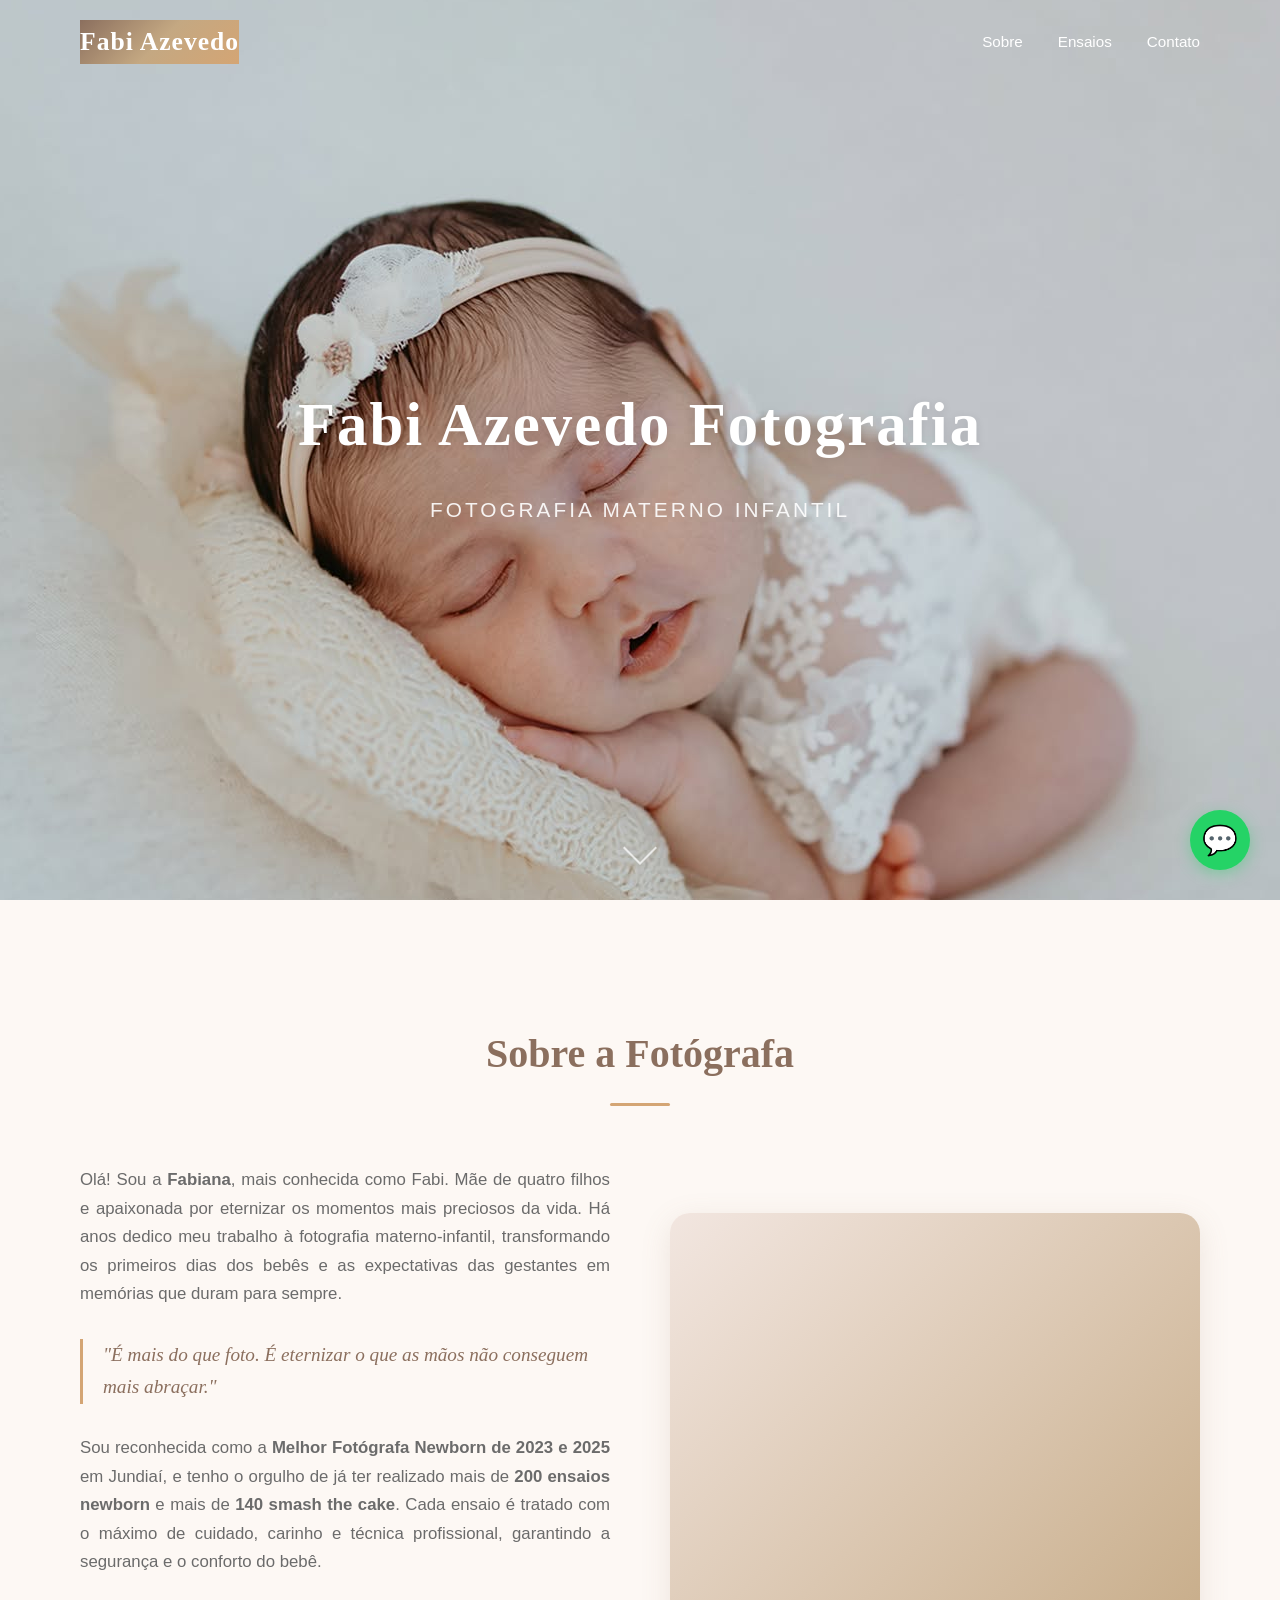
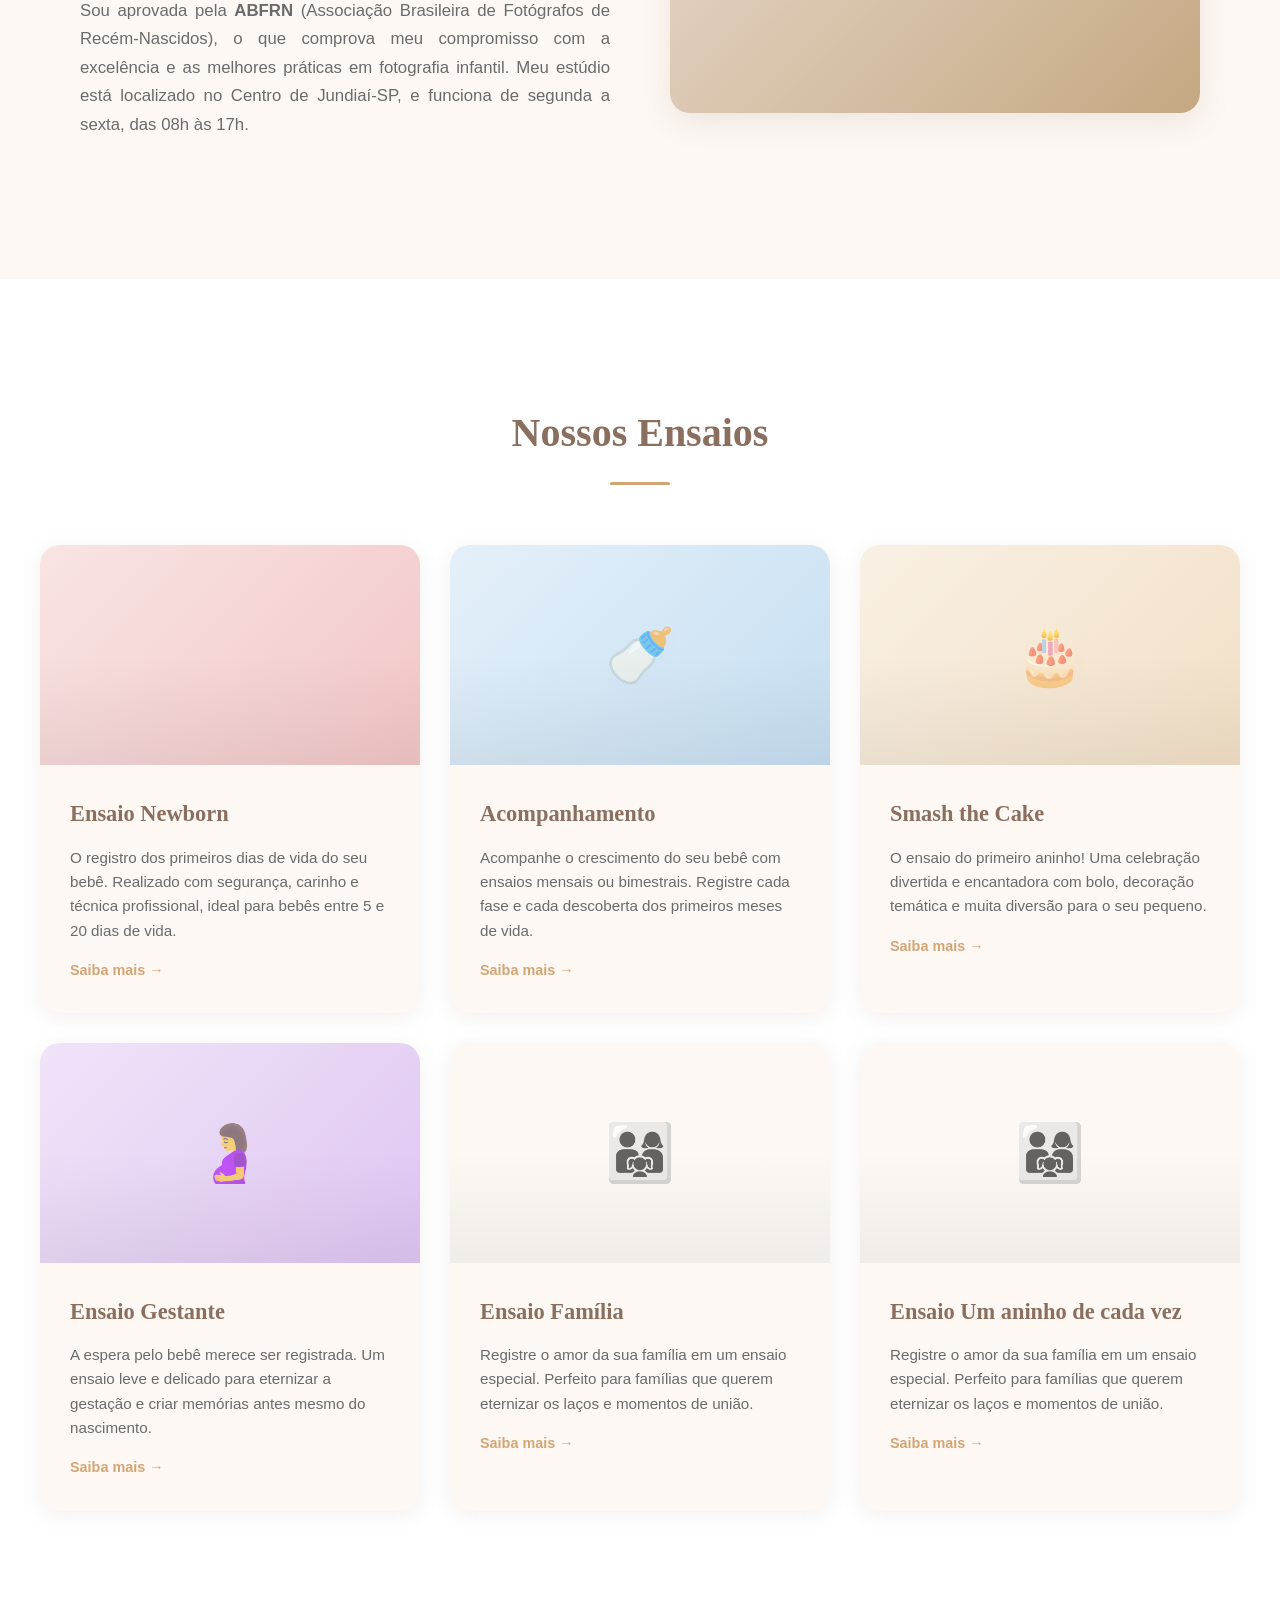
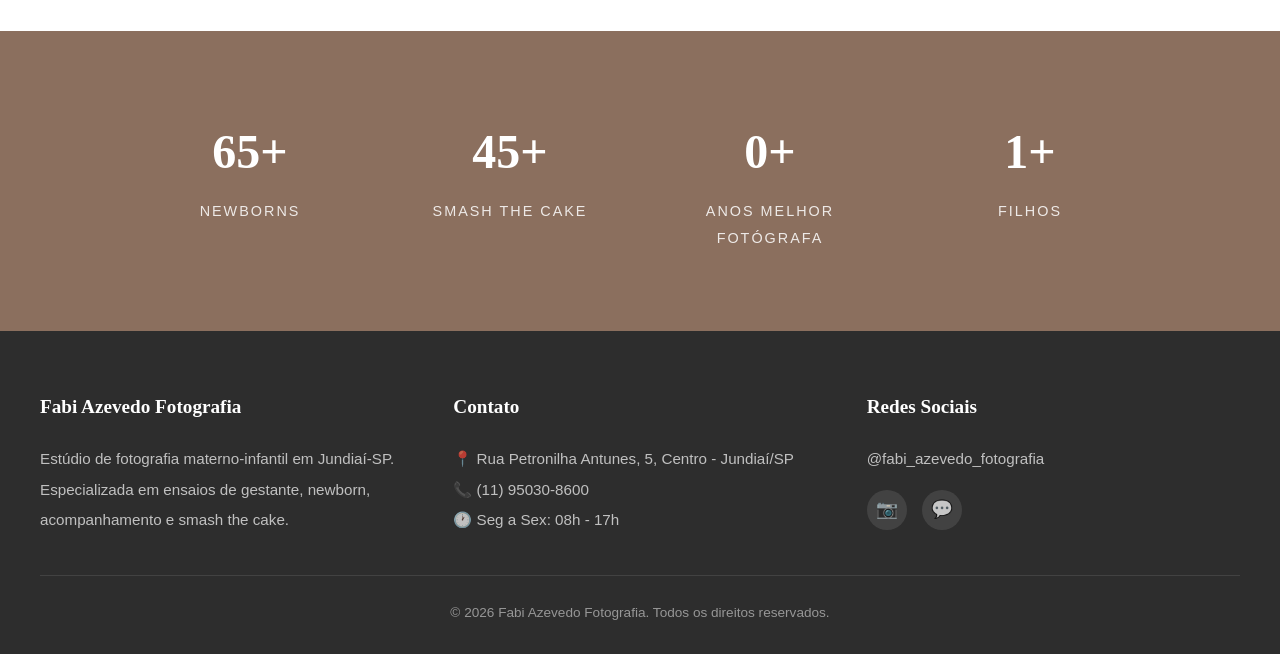
==== commit f0c7daf8: "Update index.html" ====
--- a/index.html
+++ b/index.html
@@ -78,7 +78,6 @@
         <!-- Ensaio Newborn -->
         <a href="ensaio-newborn.html" class="ensaio-card fade-in">
           <div class="card-imagem">
-            <span class="icon">👶</span>
           </div>
           <div class="card-conteudo">
             <h3>Ensaio Newborn</h3>
--- a/style.css
+++ b/style.css
@@ -81,6 +81,7 @@
 
 header:not(.scrolled) .logo {
   color: var(--cor-branca);
+    background: linear-gradient(135deg, #8B6F5E 0%, #C4A882 50%, #D4A574 100%);
 }
 
 .nav-links {
@@ -165,7 +166,6 @@
 
 .hero-content {
   position: relative;
-  background: linear-gradient(135deg, #8B6F5E 0%, #C4A882 50%, #D4A574 100%);
   z-index: 2;
   width: 100%;
   padding: 25px;
